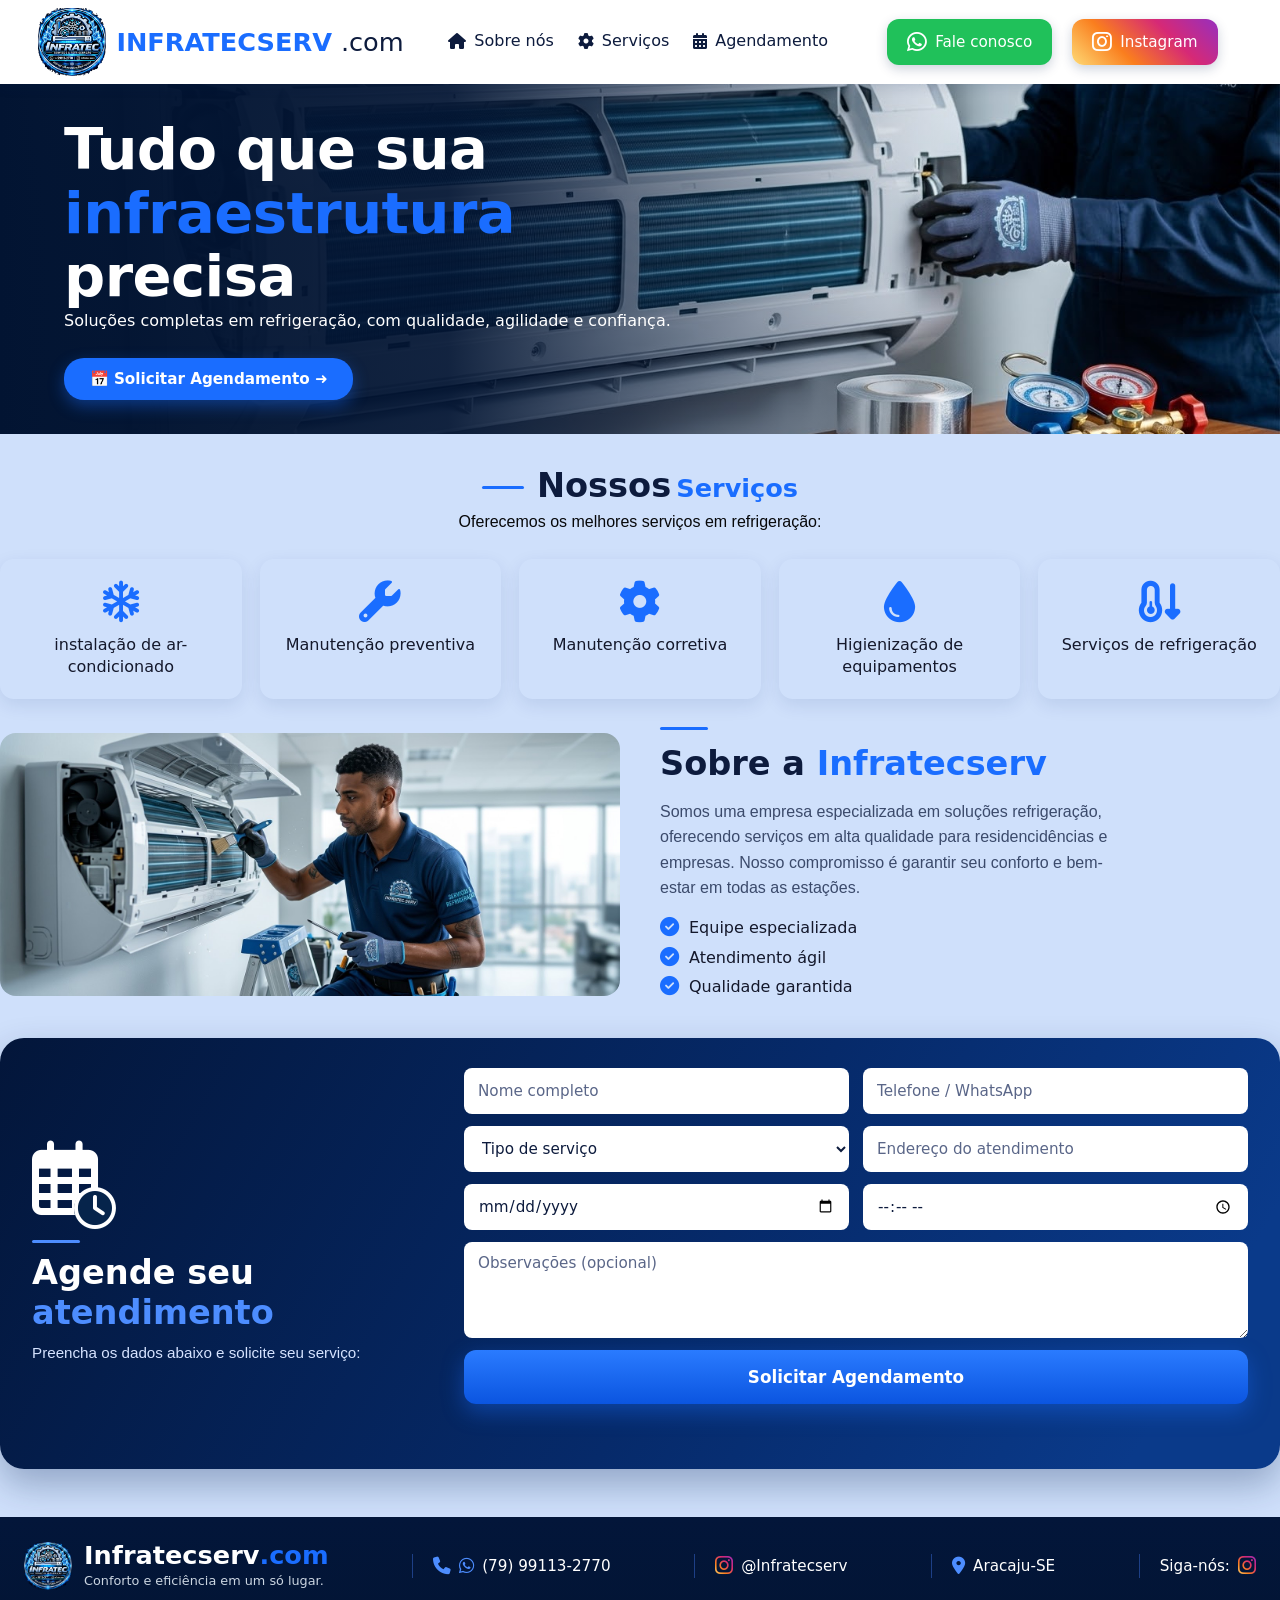
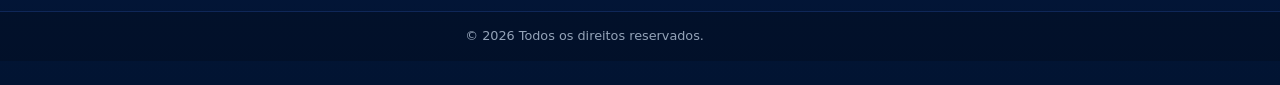
==== index.html @ 8a0e85ba "Rename agendamento (1).html to index.html" ====
<!DOCTYPE html>
<html lang="pt-br">
<head>
    <meta charset="UTF-8">
    <meta name="viewport" content="width=device-width, initial-scale=1.0">
    <title>Agendamento infratecserv</title>
    <link rel="stylesheet" href="agendamento.css">
    <link rel="stylesheet" href="https://cdnjs.cloudflare.com/ajax/libs/font-awesome/6.7.2/css/all.min.css">
   <link rel="shortcut icon" href="flavicon infratecserv fundo transparente.png" type="image/png">
  <script src="script.js" defer></script>
</head>
<body>
    <header>
        <div id="logo"> 
        <img src="emblema infratecserv  transparente.png" alt="logo">  
       <span>
         INFRATECSERV <span class="destaque">.com</span>
       </span>
           
        </div>
     <nav>
    <a href="#sobre"><i class="fa-solid fa-house" aria-hidden="true"></i> Sobre nós</a>

    <a href="#serviços"><i class="fa-solid fa-gear" aria-hidden="true"></i> Serviços</a>
     
    <a href="#agendamento"><i class="fa-solid fa-calendar-days" aria-hidden="true"></i> Agendamento</a>

    <a class="whatsapp" href="https://wa.me/5579991132770">
    <i class="fa-brands fa-whatsapp"></i>
    Fale conosco
     </a>

     <a class="instagram" href="https://www.instagram.com/infratecserv/">
     <i class="fa-brands fa-instagram"></i>
     Instagram
    </a>
    </header>

    <main>
       <div>
        <section>
        <div id="slider">
        <h1>Tudo que sua
        <span>infraestrutura</span> 
          precisa
        </h1>
        <p>Soluções completas em refrigeração,
           com qualidade, agilidade e confiança.
        </p>
         <button id="botao-agendamento" type="button">📅 Solicitar Agendamento ➜</button>
        <img src="slider infratecserv.jpeg" alt="slider infratecserv">
       
        

     </div>
      </section>

     
        
        <div id="conteudo">
        <h1>Nossos</h1> <span>Serviços</span>
       
       <p>Oferecemos os melhores serviços em refrigeração:</p>
         <ul id="serviços">
          <li> <i class="fa-regular fa-snowflake" aria-hidden="true"></i> instalação de ar-condicionado</li>
          <li><i class="fa-solid fa-wrench" aria-hidden="true"></i>Manutenção preventiva</li>
          <li><i class="fa-solid fa-gear" aria-hidden="true"></i>Manutenção corretiva</li>
          <li><i class="fa-solid fa-droplet" aria-hidden="true"></i>Higienização de equipamentos</li>
          <li><i class="fa-solid fa-temperature-arrow-down" aria-hidden="true"></i>Serviços de refrigeração</li>
          




         </ul>
         <div>
        <section>
        <div id="sobre">
          <img src="slider sobre nós.jpeg" alt="sobre nós">
         <h1>Sobre a <span>Infratecserv</span></h1>
          <p>Somos uma empresa especializada em soluções 
             refrigeração, oferecendo serviços em alta
             qualidade para residencidências e empresas.
             Nosso compromisso é garantir seu conforto e
             bem-estar em todas as estações.
          </p>
          <ul id="checklist">
            <li><i class="fa-solid fa-circle-check"></i>Equipe especializada</li>
            <li><i class="fa-solid fa-circle-check"></i>Atendimento ágil</li>
            <li><i class="fa-solid fa-circle-check"></i>Qualidade garantida</li>
          </ul>
        </div>
        </section>
        </div>

        <div>
       <div>
         <section>
          <div id="agendamento">
            <div class="icone-agendamento">
             <i class="fa-regular fa-calendar-days"></i>
             <i class="fa-regular fa-clock"></i>
            </div>

            <h2>Agende seu <span>atendimento</span></h2>
            <p>Preencha os dados abaixo e solicite seu serviço:</p>

            <form id="form-agendamento" novalidate>
              <input type="text" id="nome" placeholder="Nome completo" aria-label="Nome completo" autocomplete="name" required>
              <input type="tel" id="telefone" placeholder="Telefone / WhatsApp" aria-label="Telefone / WhatsApp" autocomplete="tel" required>

              <select id="servico" aria-label="Tipo de serviço" required>
                <option value="">Tipo de serviço</option>
                <option>Instalação de ar-condicionado</option>
                <option>Manutenção preventiva</option>
                <option>Manutenção corretiva</option>
                <option>Higienização de equipamentos</option>
                <option>Outros serviços</option>
              </select>
              <input type="text" id="endereco" placeholder="Endereço do atendimento" aria-label="Endereço do atendimento" autocomplete="street-address" required>

              <input type="date" id="data" aria-label="Data desejada" required>
              <input type="time" id="horario" aria-label="Horário desejado" required>

              <textarea id="observacoes" placeholder="Observações (opcional)" aria-label="Observações"></textarea>

              <button type="submit">Solicitar Agendamento</button>
              <p id="aviso" role="status" aria-live="polite"></p>
            </form>
          </div>
         </section>
        </div>
 
      



            
    </main>
    <footer>
<div class="footer-container">
    <div class="bloco-1">
      <img src="emblema infratecserv  transparente.png" alt="emblema infratecserv">
      <div class="logo-texto">
        <span class="logo">
          <span class="marca">Infratecserv</span><span>.com</span>
        </span>
        <p>Conforto e eficiência em um só lugar.</p>
      </div>
    </div>
        <div class="bloco-2">
        <i class="fa-solid fa-phone"></i> <i class="fa-brands fa-whatsapp"></i><p>(79) 99113-2770</p> 
       </div>
        <div class="bloco-3">
        <i class="fa-brands fa-instagram instagram-icon"></i> <p>@Infratecserv</p>
       </div>
        <div class="bloco-4">
        <i class="fa-solid fa-location-dot"></i> <p>Aracaju-SE</p>
       </div>
        <div class="bloco-5">
         <p>Siga-nós:</p> <i class="fa-brands fa-instagram instagram-icon"></i>
       </div>
       <div class="bloco-6">
         <p>© 2026 Todos os direitos reservados.</p>

       </div>
    </footer>
    
</body>
</html>
---- agendamento.css ----
*{
    margin: 0;
    padding: 0;
    box-sizing: border-box;
}
 
html {
    scroll-behavior: smooth;
    scroll-padding-top: 100px;
}

body {
    font-family: "Poppins", "Segoe UI", system-ui, -apple-system, Roboto, Arial, sans-serif;
    color: #14182b;
    background: #cfe0fb;
    line-height: 1.6;
    min-height: 100vh;
    display: flex;
    flex-direction: column;
    overflow-x: hidden;
}
 
a:focus-visible {
    outline: 3px solid #1a6dff;
    outline-offset: 3px;
}
 
nav {
    display: flex;
    align-items: center;
    flex: 1;
    gap: 20px;
    margin: 0 24px;
}
 
nav a {
    display: inline-flex;
    align-items: center;
    gap: 8px;
    padding: 6px 2px;
    color: #0d1b3d;
    text-decoration: none;
    font-weight: 500;
}
 
nav a:first-child {
    margin-left: auto;
}
 
nav a:nth-child(3) {
    margin-right: auto;
}
 
nav a:not(.botao):not(.whatsapp):not(.instagram) {
    border-bottom: 2px solid transparent;
    transition: color 0.2s, border-color 0.2s;
}
 
nav a:not(.botao):not(.whatsapp):not(.instagram):hover {
    color: #1a6dff;
    border-color: #1a6dff;
}

.botao,
.whatsapp,
.instagram {
    display: inline-flex;
    align-items: center;
    justify-content: center;
    gap: 8px;
    padding: 0 20px;
    height: 46px;
    box-sizing: border-box;
    border-radius: 12px;
    color: white;
    text-decoration: none;
    font-size: 0.95rem;
    font-weight: 500;
    box-shadow: 0 4px 12px rgba(6, 33, 79, 0.2);
}
 
.botao i,
.whatsapp i,
.instagram i {
    font-size: 1.4rem;
}
 
.whatsapp {
    margin-left: auto;
    background-color: #20c15a;
}
 
 
.instagram {
    margin-left: 0;
    background: linear-gradient(45deg, #feda75, #fa7e1e, #d62976, #962fbf);
}
 
header {
    background-color: #ffffff;
    color: #ffffff;
    display: flex;
    justify-content: space-between;
    align-items: center;
    flex-wrap: wrap;
    padding: 8px 3%;
    box-shadow: 0 2px 12px rgba(6, 33, 79, 0.15);
    position: sticky;
    top: 0;
    z-index: 20;
}
 
#logo {
    display: flex;
    align-items: center;
    gap: 10px;
    flex-shrink: 0;
}
 
#logo img {
    max-height: 68px;
    width: auto;
    gap: 10px;
}
 
span{
    color: #1a6dff;
    display: inline-block;
    white-space: nowrap;
    font-size: 1.6rem;
    font-weight: 700;
}
 
.destaque {
    color: #0d1b3d;
    font-weight: 500;
}
 
#menu {
    display: flex;
    gap: 20px;
}

main {
    max-width: 1900px;
    width: 100%;
    margin: auto;
    flex: 1;
    display: grid;
    grid-template-columns: minmax(0, 1fr);

}

#slider {
    grid-area: slider;
    position: relative;
    overflow: hidden;
    min-height: 350px;
    display: flex;
    flex-direction: column;
    justify-content: center;
    align-items: flex-start;
    padding: 0px clamp(24px, 5vw, 64px);
    color: #ffffff;
    background: linear-gradient(120deg, #021432, #0a3a8a);
    width: 100vw;
    margin-left: calc(50% - 50vw);
    border-radius: 0;
}
 
#slider img {
    position: absolute;
    inset: 0;
    width: 100%;
    height: 100%;
    object-fit: cover;
    object-position: right center;
    z-index: 0;
}
 
#slider::before {
    content: "";
    position: absolute;
    inset: 0;
    z-index: 1;
    background: linear-gradient(90deg, #021432 0%, rgba(2, 20, 50, 0.92) 35%, rgba(2, 20, 50, 0) 75%);
}
 
#slider h1,
#slider p,
#slider span {
    position: relative;
    z-index: 2;
    max-width: 640px;
}
 
#slider h1,
#slider span{
    font-size: clamp(2.2rem, 5vw, 3.6rem);
    font-weight: 600;
    line-height: 1.1;
    letter-spacing: -0.01em;
}
 
#botao-agendamento {
    position: relative;
    z-index: 2;
    display: inline-block;
    margin-top: 24px;
    padding: 0.75rem 1.6rem;
    border: none;
    border-radius: 20px;
    background: #1a6dff;
    color: #ffffff;
    font-family: inherit;
    font-weight: 600;
    font-size: 0.95rem;
    cursor: pointer;
    box-shadow: 0 6px 16px rgba(26, 109, 255, 0.4);
    transition: background 0.2s ease, transform 0.2s ease;
}
 
#botao-agendamento:hover {
    background: #0f55d1;
    transform: translateY(-2px);
}
 
#botao-agendamento:focus-visible {
    outline: 3px solid #ffffff;
    outline-offset: 3px;
}

#conteudo{
    padding: 32px 0 8px;
    text-align: center;
}

#conteudo h1{
    display: inline-block;
    align-items: center;
    gap: 18px;
    font-size: clamp(1.6rem, 3vw, 2.1rem);
    font-weight: 600;
    line-height: 1.2;
    color: #0d1b3d;
}

#conteudo h1::before {
    content: "";
    display: inline-block;
    vertical-align: middle;
    margin-right: 13px;
    width: 42px;
    height: 3px;
    border-radius: 2px;
    background: #1a6dff;
}

#conteudo h1 span {
    color: #1a6dff;
}
 
#conteudo p {
    color: #07080a;
    font-family: Verdana, Geneva, Tahoma, sans-serif;
}

#serviços {
    display: grid;
    grid-template-columns: repeat(5, 1fr);
    gap: 18px;
    margin-top: 24px;
}

#serviços li{
    display: flex;
    flex-direction: column;
    align-items: center;
    gap: 12px;
    padding: 22px 14px;
    background: var(#1980c9);
    border-radius: 14px;
    box-shadow: 0 6px 18px rgba(7, 44, 108, 0.1);
    font-weight: 500;
    line-height: 1.35;
    transition: transform 0.2s, box-shadow 0.2s;
}

#serviços li:hover {
    transform: translateY(-4px);
    box-shadow: 0 12px 26px rgba(6, 33, 79, 0.16);
}
 
#serviços i {
    font-size: 2.6rem;
    color: #1a6dff;
}

#sobre {
    display: grid;
    grid-template-columns: 1fr 1fr;
    grid-template-rows: 1fr auto auto auto 1fr;
    column-gap: 40px;
    align-items: center;
    padding: 28px 0 36px;
    text-align: left;
}

#sobre img {
    grid-column: 1;
    grid-row: 1 / -1;
    width: 100%;
    max-height: 420px;
    object-fit: cover;
    border-radius: 16px;
}

#sobre h1,
#sobre p,
#sobre ul {
    grid-column: 2;
}

#sobre h1 {
    grid-row: 2;
    font-size: clamp(1.6rem, 3vw, 2.1rem);
    font-weight: 600;
    line-height: 1.2;
    color: #0d1b3d;
}

#sobre h1::before {
    content: "";
    display: block;
    width: 48px;
    height: 3px;
    margin-bottom: 14px;
    background: #1a6dff;
    border-radius: 2px;
}

#sobre h1 span {
    display: inline;
    font-size: inherit;
    font-weight: inherit;
    white-space: normal;
    color: #1a6dff;
}

#sobre p {
    grid-row: 3;
    margin-top: 14px;
    max-width: 52ch;
    color: #3b4a6b;
}

#checklist li{
    display: flex;
    align-items: center;
    gap: 10px;
    padding: 2px 0;
}

#checklist i {
    color: #1a6dff;
    font-size: 1.2rem;
}

#sobre ul {
    grid-row: 4;
    list-style: none;
    margin-top: 12px;
}

#agendamento {
    display: grid;
    grid-template-columns: minmax(240px, 1fr) minmax(0, 2fr);
    grid-template-rows: 1fr auto auto auto 1fr;
    column-gap: 40px;
    align-items: center;
    margin-bottom: 40px;
    padding: 30px 32px;
    border-radius: 24px;
    color: #fff;
    text-align: left;
    background: linear-gradient(120deg, #03163a 0%, #062a6a 55%, #0a3a8a 90%);
    box-shadow: 0 16px 36px rgba(6, 33, 79, 0.3);
}

.icone-agendamento {
    grid-column: 1;
    grid-row: 2;
    justify-self: start;
    position: relative;
    display: inline-block;
    color: white;
    font-size: 75px;
    line-height: 1;
}

.icone-agendamento .fa-clock {
    position: absolute;
    right: -18px;
    bottom: -12px;
    font-size: 42px;
    background-color: #06244b;
    border-radius: 50%;
}

#agendamento > h2 {
    grid-column: 1;
    grid-row: 3;
    margin-top: 22px;
    font-size: clamp(1.6rem, 3vw, 2.1rem);
    font-weight: 600;
    line-height: 1.2;
}

#agendamento > h2::before {
    content: "";
    display: block;
    width: 48px;
    height: 3px;
    margin-bottom: 10px;
    background: #4d8dff;
    border-radius: 2px;
}

#agendamento > h2 span {
    display: inline;
    font-size: inherit;
    font-weight: inherit;
    white-space: normal;
    color: #4d8dff;
}

#agendamento > p {
    grid-column: 1;
    grid-row: 4;
    margin-top: 8px;
    color: #d6e3ff;
    font-size: 0.95rem;
}

#form-agendamento {
    grid-column: 2;
    grid-row: 1 / -1;
    display: grid;
    grid-template-columns: repeat(2, minmax(0, 1fr));
    gap: 12px 14px;
}

#form-agendamento input,
#form-agendamento select,
#form-agendamento textarea {
    width: 100%;
    height: 46px;
    padding: 0 14px;
    border: 0;
    border-radius: 8px;
    background: #ffffff;
    color: #0d1b3d;
    font-family: inherit;
    font-size: 0.95rem;
}

#form-agendamento textarea {
    grid-column: 1 / -1;
    height: 96px;
    padding: 12px 14px;
    resize: vertical;
}

#form-agendamento ::placeholder {
    color: #5a6688;
}

#form-agendamento input:focus-visible,
#form-agendamento select:focus-visible,
#form-agendamento textarea:focus-visible {
    outline: 3px solid #4d8dff;
    outline-offset: 2px;
}

#form-agendamento button {
    grid-column: 1 / -1;
    height: 54px;
    border: 0;
    border-radius: 12px;
    background: linear-gradient(180deg, #2a7bff, #0b55e0);
    color: #ffffff;
    font-family: inherit;
    font-size: 1.05rem;
    font-weight: 600;
    cursor: pointer;
    box-shadow: 0 8px 22px rgba(26, 109, 255, 0.4);
    transition: transform 0.15s;
}

#form-agendamento button:hover {
    transform: translateY(-2px);
}

#form-agendamento button:focus-visible {
    outline: 3px solid #ffffff;
    outline-offset: 3px;
}

#aviso {
    grid-column: 1 / -1;
    min-height: 1.5em;
    color: #ffffff;
    font-size: 0.95rem;
}

#form-agendamento #aviso {
    grid-column: 1 / -1;
    min-height: 1.5em;
    color: #ffffff;
    font-family: inherit;
    font-size: 0.95rem;
}

@media (max-width: 1100px) {
    #serviços {
        grid-template-columns: repeat(3, 1fr);
    }
}

@media (max-width: 900px) {
    main {
        padding: 0 16px;
    }

    header {
        justify-content: center;
        gap: 10px;
    }

    nav {
        flex: 1 1 100%;
        flex-wrap: wrap;
        justify-content: center;
        gap: 10px 16px;
        margin: 0;
    }

    nav a:first-child,
    nav a:nth-child(3),
    .whatsapp {
        margin-left: 0;
        margin-right: 0;
    }

    #slider {
        min-height: 320px;
    }

    #slider::before {
        background: linear-gradient(180deg, rgba(2, 20, 50, 0.94) 0%, rgba(2, 20, 50, 0.7) 100%);
    }

    #sobre {
        grid-template-columns: 1fr;
        grid-template-rows: auto;
        row-gap: 16px;
    }

    #sobre img,
    #sobre h1,
    #sobre p,
    #sobre ul {
        grid-column: 1;
        grid-row: auto;
    }
}

footer {
    width: 100%;
    background: linear-gradient(180deg, #03163a, #021432);
    color: #ffffff;
    display: flex;
    flex-direction: column;
}

.footer-container {
    max-width: 1400px;
    width: 100%;
    margin: 0 auto;
    padding: 24px;
    display: grid;
    grid-template-columns: auto repeat(4, auto);
    align-items: center;
    justify-content: space-between;
    gap: 20px;
}

.bloco-1 {
    display: flex;
    align-items: center;
    gap: 12px;
}

.bloco-1 img {
    height: 48px;
    width: auto;
}

.logo-texto .logo {
    font-size: 1.3rem;
    font-weight: 700;
    line-height: 1.1;
    display: block;
    white-space: nowrap;
}

.logo-texto .marca {
    color: #ffffff;
}

.logo-texto p {
    font-size: 0.8rem;
    color: #cbd5e1;
    margin-top: 2px;
    white-space: nowrap;
}

.bloco-2,
.bloco-3,
.bloco-4,
.bloco-5 {
    display: flex;
    align-items: center;
    gap: 8px;
    padding-left: 20px;
    border-left: 1px solid #1d3f86;
    font-size: 0.95rem;
    white-space: nowrap;
}

.bloco-2 i,
.bloco-3 i,
.bloco-4 i {
    font-size: 1.1rem;
    color: #4d8dff;
}

.bloco-2 p,
.bloco-3 p,
.bloco-4 p {
    color: #ffffff;
}

.instagram-icon {
    background: linear-gradient(45deg, #feda75, #fa7e1e, #d62976, #962fbf);
    -webkit-background-clip: text;
    -webkit-text-fill-color: transparent;
    font-size: 1.3rem !important;
}

.bloco-5 a {
    display: flex;
    align-items: center;
    text-decoration: none;
}

.bloco-6 {
    width: 140vw;
    position: relative;
    left: 100%;
    right: 100%;
    margin-left: -50vw;
    margin-right: -190vw;
    padding: 14px 16px;
    text-align: center;
    font-size: 0.8rem;
    color: #94a3b8;
    border-top: 1px solid rgba(29, 63, 134, 0.5);
    background-color: rgba(0, 0, 0, 0.2);
    box-sizing: border-box;
}

@media (max-width: 1200px) {
    .footer-container {
        grid-template-columns: repeat(2, 1fr);
        justify-items: center;
        text-align: center;
    }

    .bloco-2,
    .bloco-3,
    .bloco-4,
    .bloco-5 {
        border-left: none;
        padding-left: 0;
        justify-content: center;
    }
}

@media (max-width: 768px) {
    .footer-container {
        grid-template-columns: 1fr;
    }
}

@media (max-width: 600px) {
    #logo span {
        font-size: 1.2rem;
    }

    #logo img {
        max-height: 56px;
    }

    nav a {
        font-size: 0.9rem;
    }

    .botao,
    .whatsapp,
    .instagram {
        height: 42px;
        padding: 0 14px;
    }

    #botao-agendamento {
        font-size: 0.9rem;
    }

    #conteudo h1::before {
        width: 28px;
        margin-right: 8px;
    }

    #serviços {
        grid-template-columns: repeat(2, 1fr);
        gap: 12px;
    }

    #serviços li {
        padding: 18px 10px;
    }

    #serviços i {
        font-size: 2.2rem;
    }
}

@media (max-width: 900px) {
    #agendamento {
        grid-template-columns: 1fr;
        grid-template-rows: auto;
        row-gap: 12px;
        padding: 24px 18px;
    }

    .icone-agendamento,
    #agendamento > h2,
    #agendamento > p,
    #form-agendamento {
        grid-column: 1;
        grid-row: auto;
    }
}

@media (max-width: 560px) {
    #form-agendamento {
        grid-template-columns: 1fr;
    }
}
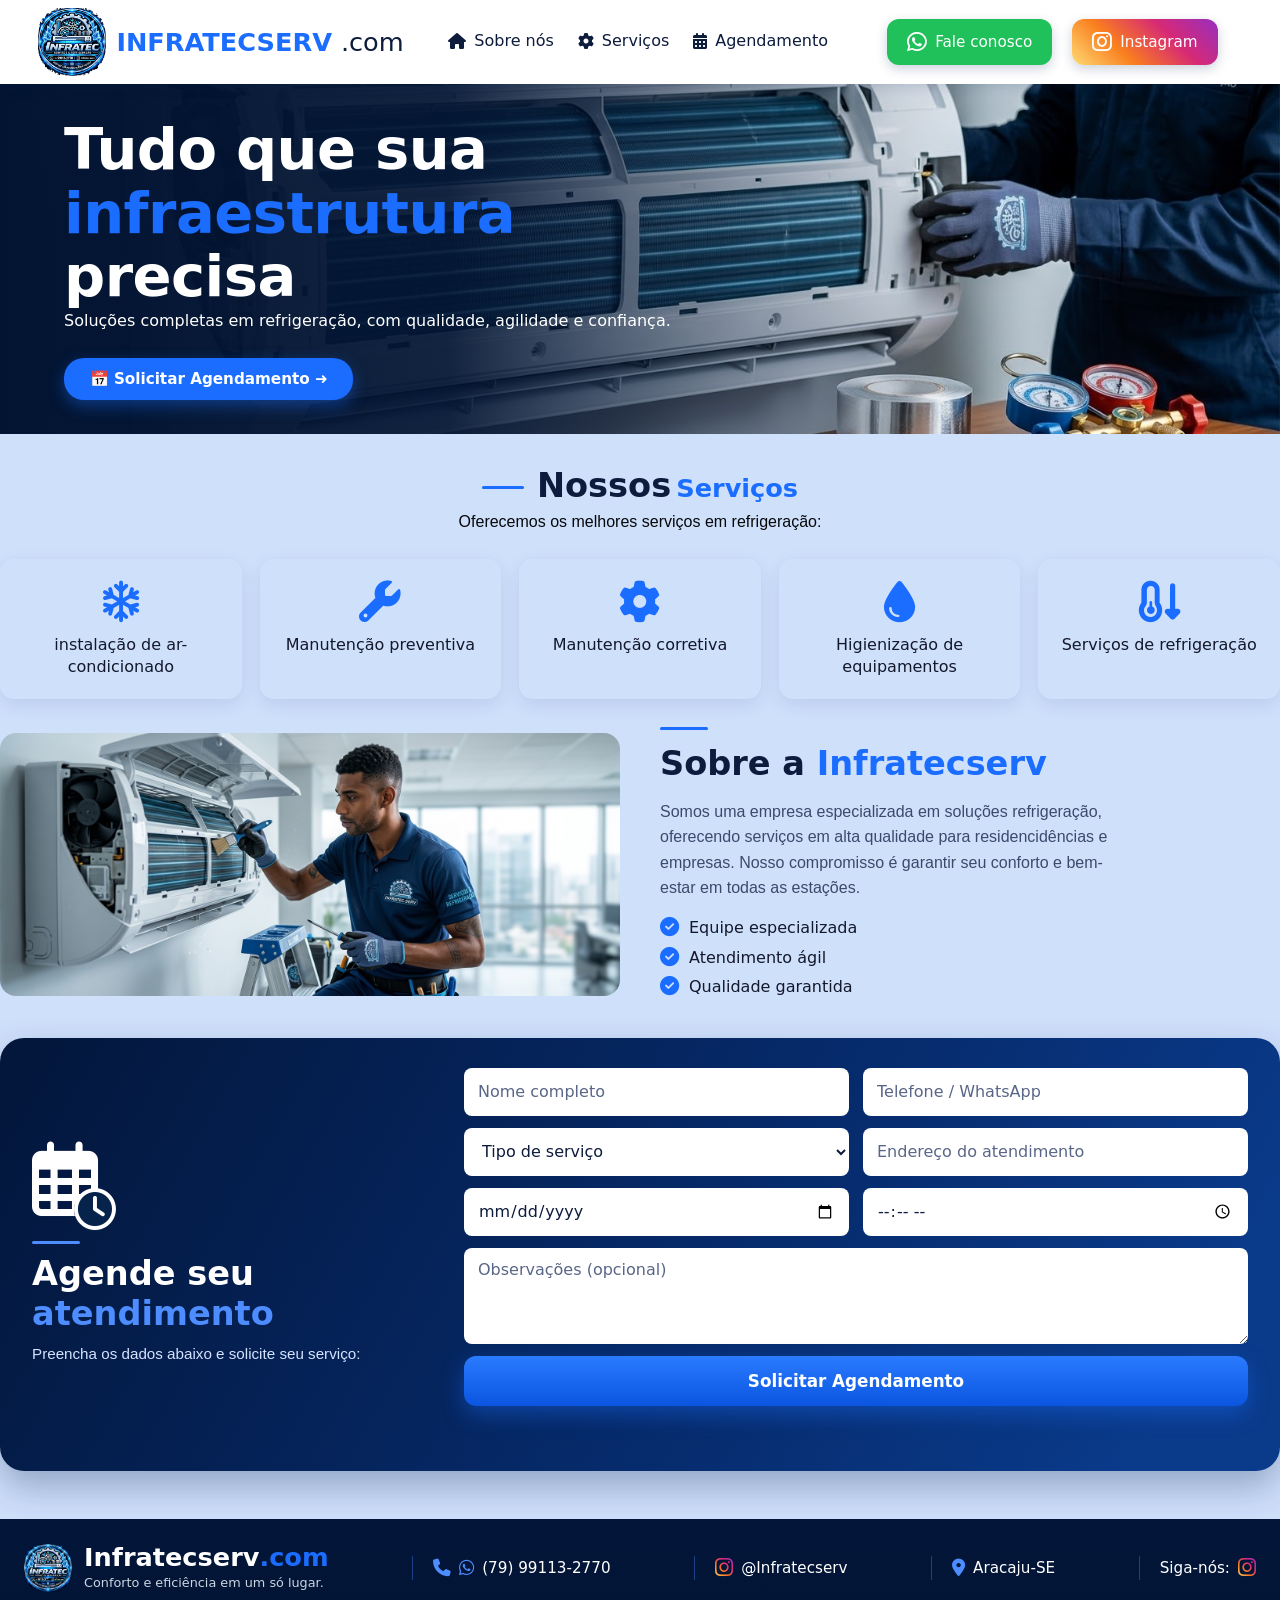
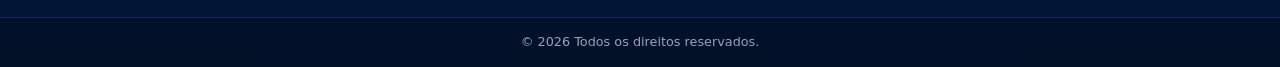
==== commit 0154444f: "Rename agendamento (1).html to index.html" ====
--- a/index.html
+++ b/index.html
@@ -10,31 +10,34 @@
   <script src="script.js" defer></script>
 </head>
 <body>
-    <header>
-        <div id="logo"> 
+   <header>
+    <div id="logo"> 
         <img src="emblema infratecserv  transparente.png" alt="logo">  
-       <span>
-         INFRATECSERV <span class="destaque">.com</span>
-       </span>
-           
-        </div>
-     <nav>
-    <a href="#sobre"><i class="fa-solid fa-house" aria-hidden="true"></i> Sobre nós</a>
+        <span>
+            INFRATECSERV <span class="destaque">.com</span>
+        </span>
+    </div>
 
-    <a href="#serviços"><i class="fa-solid fa-gear" aria-hidden="true"></i> Serviços</a>
-     
-    <a href="#agendamento"><i class="fa-solid fa-calendar-days" aria-hidden="true"></i> Agendamento</a>
+    <!-- O botão precisa ter o ID "botao-menu" -->
+    <button id="botao-menu" type="button" aria-label="Abrir menu" aria-expanded="false" aria-controls="menu">
+        <i class="fa-solid fa-bars" aria-hidden="true"></i>
+    </button>
 
-    <a class="whatsapp" href="https://wa.me/5579991132770">
-    <i class="fa-brands fa-whatsapp"></i>
-    Fale conosco
-     </a>
+    <!-- O nav precisa ter o ID "menu" -->
+    <nav id="menu">
+        <a href="#sobre"><i class="fa-solid fa-house" aria-hidden="true"></i> Sobre nós</a>
+        <a href="#serviços"><i class="fa-solid fa-gear" aria-hidden="true"></i> Serviços</a>
+        <a href="#agendamento"><i class="fa-solid fa-calendar-days" aria-hidden="true"></i> Agendamento</a>
 
-     <a class="instagram" href="https://www.instagram.com/infratecserv/">
-     <i class="fa-brands fa-instagram"></i>
-     Instagram
-    </a>
-    </header>
+        <a class="whatsapp" href="https://wa.me/5579991132770">
+            <i class="fa-brands fa-whatsapp"></i> Fale conosco
+        </a>
+
+        <a class="instagram" href="https://www.instagram.com/infratecserv/">
+            <i class="fa-brands fa-instagram"></i> Instagram
+        </a>
+    </nav>
+</header>
 
     <main>
        <div>
@@ -160,6 +163,7 @@
         <div class="bloco-5">
          <p>Siga-nós:</p> <i class="fa-brands fa-instagram instagram-icon"></i>
        </div>
+       </div>
        <div class="bloco-6">
          <p>© 2026 Todos os direitos reservados.</p>
 
--- a/agendamento.css
+++ b/agendamento.css
@@ -388,11 +388,11 @@
 }
 
 .icone-agendamento {
+    display: inline-block;
     grid-column: 1;
     grid-row: 2;
     justify-self: start;
     position: relative;
-    display: inline-block;
     color: white;
     font-size: 75px;
     line-height: 1;
@@ -509,7 +509,7 @@
 #aviso {
     grid-column: 1 / -1;
     min-height: 1.5em;
-    color: #ffffff;
+    color: #b61d1d;
     font-size: 0.95rem;
 }
 
@@ -665,106 +665,169 @@
 }
 
 .bloco-6 {
-    width: 140vw;
-    position: relative;
-    left: 100%;
-    right: 100%;
-    margin-left: -50vw;
-    margin-right: -190vw;
+    grid-column: 1 / -1;
+    width: 100%;
     padding: 14px 16px;
     text-align: center;
     font-size: 0.8rem;
     color: #94a3b8;
     border-top: 1px solid rgba(29, 63, 134, 0.5);
     background-color: rgba(0, 0, 0, 0.2);
-    box-sizing: border-box;
-}
-
-@media (max-width: 1200px) {
+}
+
+
+#botao-menu {
+    display: none;
+}
+
+@media (max-width: 1100px) {
+    header {
+        flex-wrap: wrap;
+        justify-content: space-between;
+        padding: 10px 16px;
+    }
+
+    #botao-menu {
+        display: inline-flex;
+        align-items: center;
+        justify-content: center;
+        width: 46px;
+        height: 46px;
+        border: 0;
+        border-radius: 10px;
+        background: #0d1b3d;
+        color: #ffffff;
+        font-size: 1.3rem;
+        cursor: pointer;
+    }
+
+    nav {
+        display: none;
+        width: 100%;
+        flex-direction: column;
+        align-items: stretch;
+        gap: 8px;
+        margin: 10px 0 0 0;
+        padding: 12px;
+        background: #ffffff;
+        border-radius: 12px;
+        box-shadow: 0 10px 25px rgba(6, 33, 79, 0.15);
+    }
+
+    nav.aberto {
+        display: flex;
+    }
+
+    nav a {
+        margin: 0 !important;
+        padding: 10px 14px;
+        font-size: 1rem;
+        border-bottom: 1px solid #f0f0f0;
+    }
+    
+    nav a:last-child {
+        border-bottom: none;
+    }
+
+    .whatsapp, .instagram {
+        margin-left: 0 !important;
+        width: 100%;
+    }
+}
+
+
+
+#form-agendamento input,
+#form-agendamento select,
+#form-agendamento textarea {
+    width: 100%;
+    height: 48px;
+    padding: 0 14px;
+    border: 0;
+    border-radius: 8px;
+    background: #ffffff;
+    color: #0d1b3d;
+    font-family: inherit;
+    font-size: 16px;
+}
+
+#form-agendamento textarea {
+    height: 96px;
+    padding: 12px 14px;
+    resize: vertical;
+}
+
+#form-agendamento button {
+    height: 50px;
+    border: 0;
+    border-radius: 12px;
+    background: linear-gradient(180deg, #2a7bff, #0b55e0);
+    color: #ffffff;
+    font-family: inherit;
+    font-size: 1.05rem;
+    font-weight: 600;
+    cursor: pointer;
+    box-shadow: 0 8px 22px rgba(26, 109, 255, 0.4);
+}
+
+
+@media (max-width: 1100px) {
+    #menu {
+        display: none;
+        position: absolute;
+        top: 100%;
+        left: 0;
+        right: 0;
+        flex-direction: column;
+        align-items: stretch;
+        gap: 8px;
+        padding: 16px;
+        background: #ffffff;
+        box-shadow: 0 10px 25px rgba(6, 33, 79, 0.15);
+        z-index: 100;
+    }
+
+    #menu.aberto {
+        display: flex !important;
+    }
+}
+
+@media (max-width: 1100px) {
+    #agendamento {
+        display: flex;
+        flex-direction: column;
+        gap: 24px;
+    }
+    
+    .icone-agendamento {
+        display: none;
+        max-width: 360px;
+    }
+
+    #form-agendamento {
+        display: flex;
+        flex-direction: column;
+    }
+
     .footer-container {
-        grid-template-columns: repeat(2, 1fr);
-        justify-items: center;
-        text-align: center;
+        display: flex;
+        flex-direction: column;
+        align-items: flex-start;
+        gap: 16px;
     }
 
     .bloco-2,
     .bloco-3,
     .bloco-4,
     .bloco-5 {
+        padding-left: 0;
         border-left: none;
-        padding-left: 0;
-        justify-content: center;
-    }
-}
-
-@media (max-width: 768px) {
-    .footer-container {
-        grid-template-columns: 1fr;
-    }
-}
-
-@media (max-width: 600px) {
-    #logo span {
-        font-size: 1.2rem;
-    }
-
-    #logo img {
-        max-height: 56px;
-    }
-
-    nav a {
-        font-size: 0.9rem;
-    }
-
-    .botao,
-    .whatsapp,
-    .instagram {
-        height: 42px;
-        padding: 0 14px;
-    }
-
-    #botao-agendamento {
-        font-size: 0.9rem;
-    }
-
-    #conteudo h1::before {
-        width: 28px;
-        margin-right: 8px;
-    }
-
-    #serviços {
-        grid-template-columns: repeat(2, 1fr);
-        gap: 12px;
-    }
-
-    #serviços li {
-        padding: 18px 10px;
-    }
-
-    #serviços i {
-        font-size: 2.2rem;
-    }
-}
-
-@media (max-width: 900px) {
-    #agendamento {
-        grid-template-columns: 1fr;
-        grid-template-rows: auto;
-        row-gap: 12px;
-        padding: 24px 18px;
-    }
-
-    .icone-agendamento,
-    #agendamento > h2,
-    #agendamento > p,
-    #form-agendamento {
-        grid-column: 1;
-        grid-row: auto;
-    }
-}
-
-@media (max-width: 560px) {
-    #form-agendamento {
-        grid-template-columns: 1fr;
-    }
+    }
+}
+
+#form-agendamento input.erro,
+#form-agendamento select.erro,
+#form-agendamento textarea.erro {
+    border: 2px solid #ff4d4d !important;
+    background-color: #f6f4f4 !important;
 }
